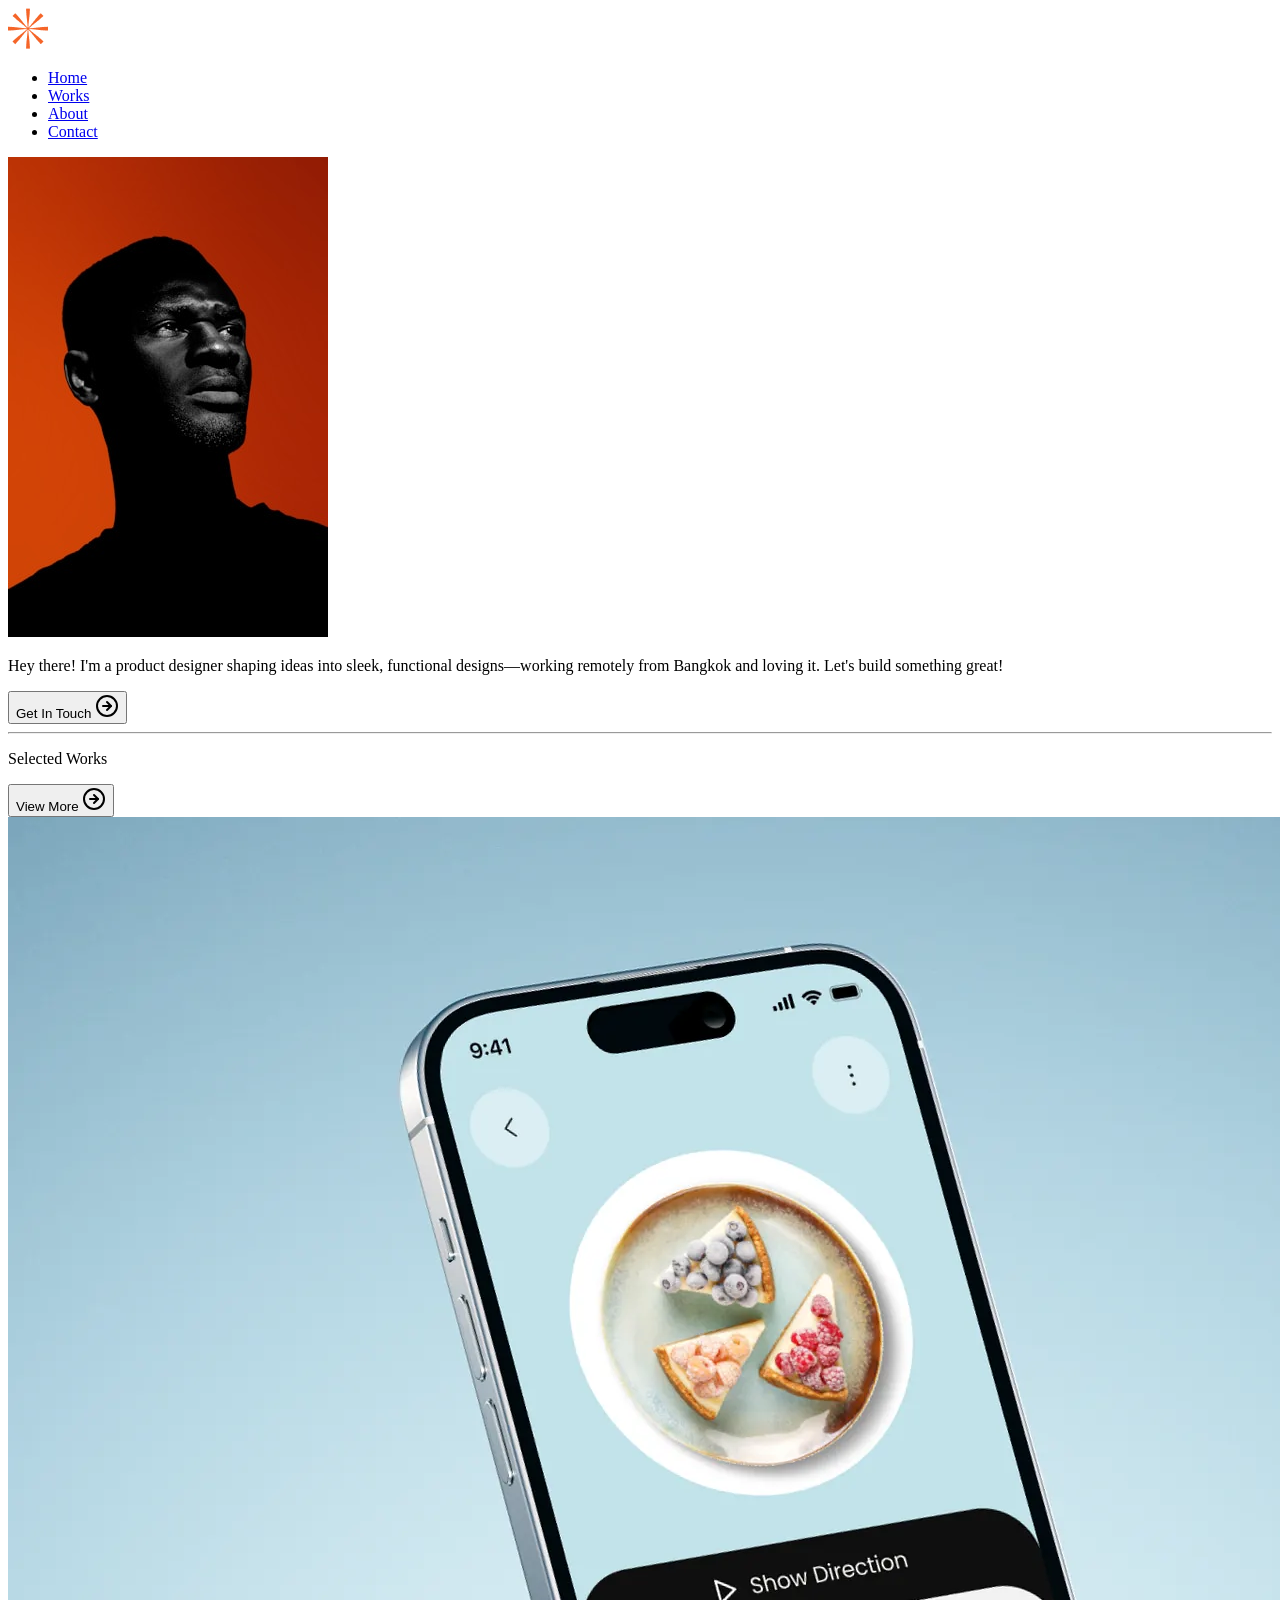
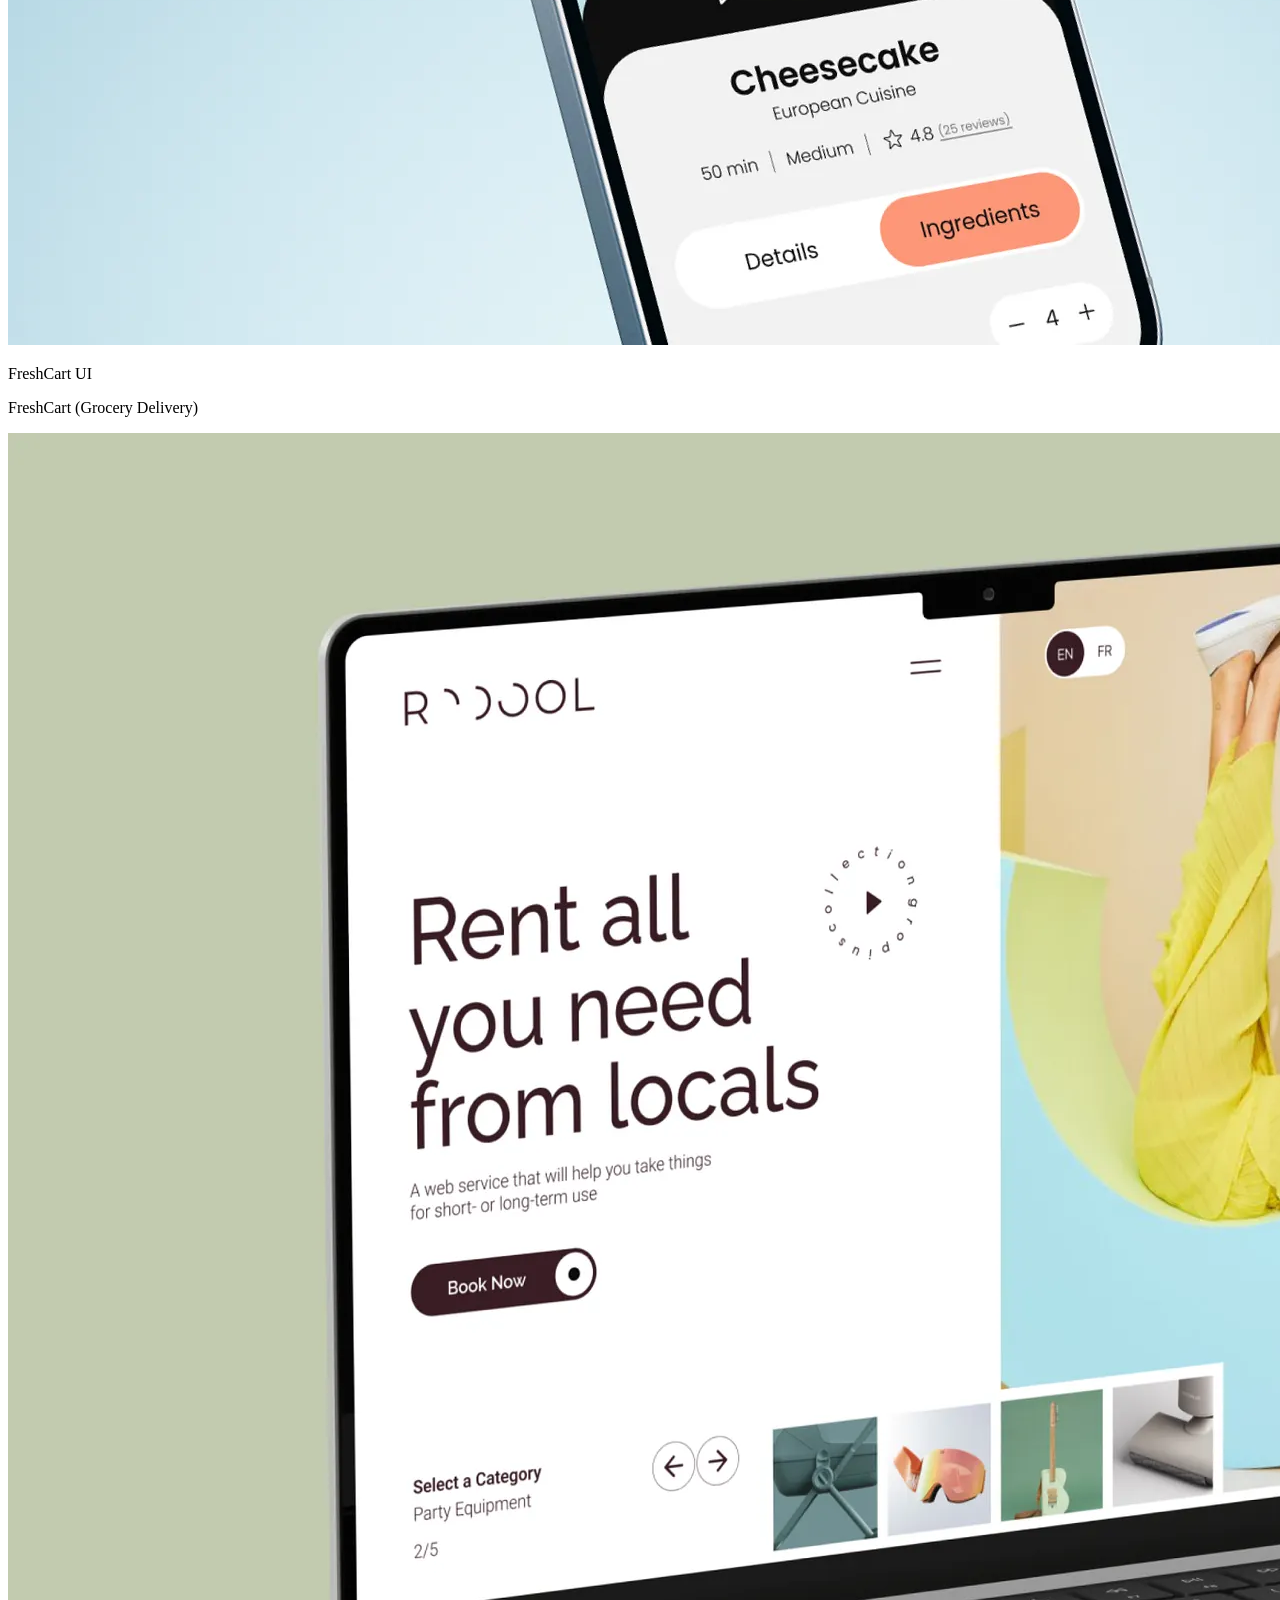
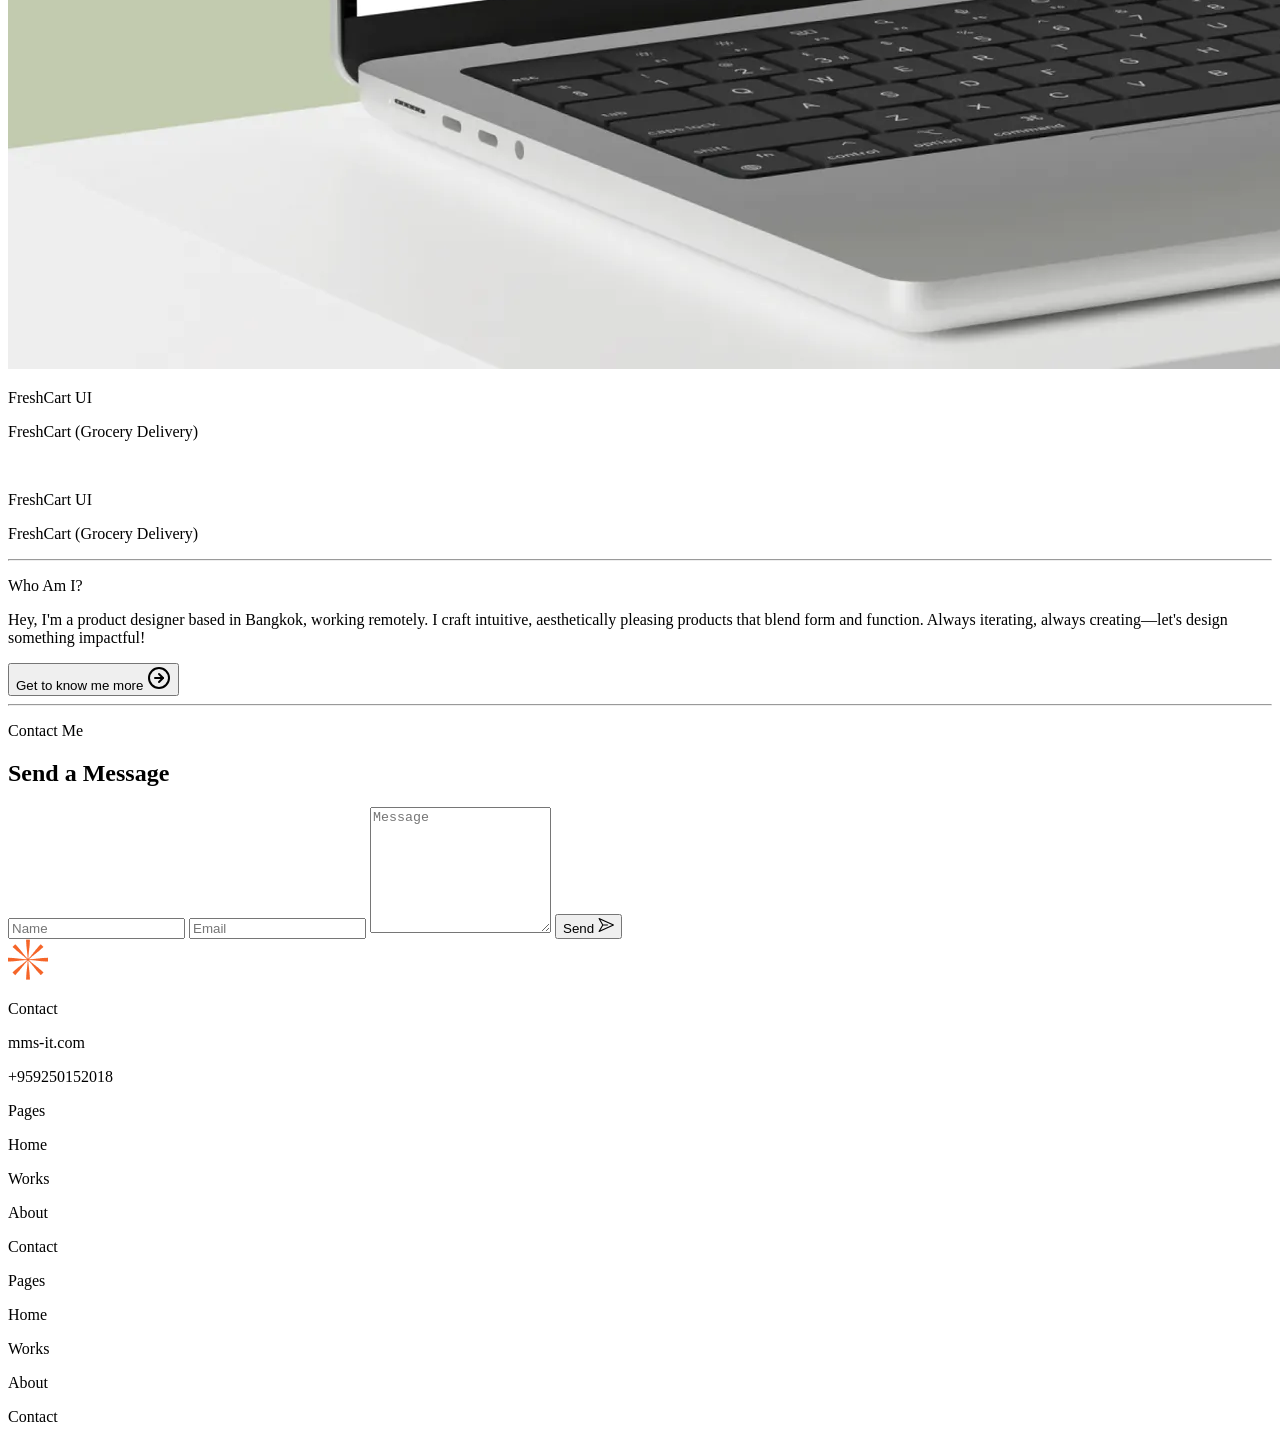
==== index.html @ e4ed2ed8 "home page" ====
<!DOCTYPE html>
<html lang="en">
  <head>
    <meta charset="UTF-8" />
    <meta name="viewport" content="width=device-width, initial-scale=1.0" />
    <title>Document</title>
    <link rel="stylesheet" href="./style/style.css" />
  </head>
  <body>
    <div class="custom-container">
      <header>
        <nav>
          <div class="flex items-center justify-between py-5 mb-20">
            <a href="./index.html">
              <img src="./images/logo.png" alt="" />
            </a>

            <ul class="flex gap-7">
              <li>
                <a
                  class="text-primary font-bold text-lg hover:text-primary duration-300"
                  href="./index.html"
                  >Home</a
                >
              </li>
              <li>
                <a
                  class="text-lg hover:text-primary duration-300"
                  href="./works.html"
                  >Works</a
                >
              </li>
              <li>
                <a
                  class="text-lg hover:text-primary duration-300"
                  href="./about.html"
                  >About</a
                >
              </li>
              <li>
                <a
                  class="text-lg hover:text-primary duration-300"
                  href="./contact.html"
                  >Contact</a
                >
              </li>
            </ul>
          </div>
        </nav>
      </header>

      <main>
        <!-- about  -->
        <section>
          <div class="">
            <img class="mb-5 size-[140px] rounded-full object-cover max-sm:size-[70px]" src="./images/pp.jpg" alt="profile" />

            <p class="mb-5 font-medium text-3xl max-sm:text-lg text-neutral-400 max-w-[800px]">
              Hey there! I'm a product designer
              <span class="text-primary"
                >shaping ideas into sleek, functional designs</span
              >—working remotely from Bangkok and loving it. Let's build
              something great!
            </p>

            <button class="primary-btn rounded-full flex items-center gap-2">
              Get In Touch
              <svg
                xmlns="http://www.w3.org/2000/svg"
                width="24"
                height="24"
                viewBox="0 0 24 24"
                fill="none"
                stroke="currentColor"
                stroke-width="2"
                stroke-linecap="round"
                stroke-linejoin="round"
                class="lucide lucide-circle-arrow-right"
              >
                <circle cx="12" cy="12" r="10" />
                <path d="M8 12h8" />
                <path d="m12 16 4-4-4-4" />
              </svg>
            </button>
          </div>
        </section>

        <hr class="my-20 max-sm:my-10 border-b border-neutral-200" />

        <!-- select works  -->
        <section>
          <div class="flex justify-between items-center mb-10">
            <div class="flex items-center gap-3">
              <div class="bg-neutral-700 w-5 h-[3px]"></div>
              <p class="font-medium text-2xl max-sm:text-base text-neutral-700">
                Selected Works
              </p>
            </div>

            <button
              class="primary-outline-btn rounded-full flex items-center gap-2"
            >
              View More
              <svg
                xmlns="http://www.w3.org/2000/svg"
                width="24"
                height="24"
                viewBox="0 0 24 24"
                fill="none"
                stroke="currentColor"
                stroke-width="2"
                stroke-linecap="round"
                stroke-linejoin="round"
                class="lucide lucide-circle-arrow-right"
              >
                <circle cx="12" cy="12" r="10" />
                <path d="M8 12h8" />
                <path d="m12 16 4-4-4-4" />
              </svg>
            </button>
          </div>

          <!-- card  -->
          <div class="grid grid-cols-3 max-md:grid-cols-1 gap-5">
            <div>
              <img
                class="mb-3 rounded-xl  object-cover"
                src="./images/img1.png"
                alt=""
              />

              <p class="mb-1 font-semibold text-neutral-900">FreshCart UI</p>
              <p class="text-sm text-neutral-500">
                FreshCart (Grocery Delivery)
              </p>
            </div>

            <div>
              <img
                class="mb-3 rounded-xl  object-cover"
                src="./images/img2.png"
                alt=""
              />

              <p class="mb-1 font-semibold text-neutral-900">FreshCart UI</p>
              <p class="text-sm text-neutral-500">
                FreshCart (Grocery Delivery)
              </p>
            </div>

            <div>
              <img
                class="mb-3 rounded-xl  object-cover"
                src="./images/img3.png"
                alt=""
              />

              <p class="mb-1 font-semibold text-neutral-900">FreshCart UI</p>
              <p class="text-sm text-neutral-500">
                FreshCart (Grocery Delivery)
              </p>
            </div>
          </div>
        </section>

       <hr class="my-20 max-sm:my-10 border-b border-neutral-200" />

        <!-- who am i  -->
        <section>
          <div class="flex justify-between gap-5 max-md:flex-col">
            <div class="flex items-center gap-3">
              <div class="bg-neutral-700 w-5 h-[3px]"></div>
              <p class="font-medium text-2xl max-sm:text-base text-neutral-700">Who Am I?</p>
            </div>

            <div class="w-[644px]">
              <p class="text-2xl max-sm:text-lg text-neutral-500 mb-5">
                Hey, I'm a product designer based in Bangkok, working remotely.
                <span class="text-primary">
                  I craft intuitive, aesthetically pleasing products that blend
                  form and function.
                </span>
                Always iterating, always creating—let's design something
                impactful!
              </p>

              <button
                class="primary-outline-btn rounded-full flex items-center gap-2"
              >
                Get to know me more
                <svg
                  xmlns="http://www.w3.org/2000/svg"
                  width="24"
                  height="24"
                  viewBox="0 0 24 24"
                  fill="none"
                  stroke="currentColor"
                  stroke-width="2"
                  stroke-linecap="round"
                  stroke-linejoin="round"
                  class="lucide lucide-circle-arrow-right"
                >
                  <circle cx="12" cy="12" r="10" />
                  <path d="M8 12h8" />
                  <path d="m12 16 4-4-4-4" />
                </svg>
              </button>
            </div>
          </div>
        </section>

       <hr class="my-20 max-sm:my-10 border-b border-neutral-200" />

        <!-- contact  -->
        <section>
          <div class=" flex max-md:flex-col gap-5 justify-between items-start mb-20">
            <div class="flex items-center gap-3">
              <div class="bg-neutral-700 w-5 h-[3px]"></div>
              <p class="font-medium text-2xl text-neutral-700">Contact Me</p>
            </div>

            <form class=" w-[644px] max-md:w-full flex flex-col gap-5">
              <h1 class="text-2xl text-neutral-700">Send a Message</h1>
              <input class=" input w-full" type="text" placeholder="Name">
              <input class=" input w-full" type="email" placeholder="Email">
              <textarea class="input" rows="8" name="" id="" placeholder="Message"></textarea>
              <button class="primary-btn rounded-md flex items-center justify-center gap-2">
                Send

                <svg width="16" height="16" viewBox="0 0 15 15" fill="none" xmlns="http://www.w3.org/2000/svg"><path d="M1.20308 1.04312C1.00481 0.954998 0.772341 1.0048 0.627577 1.16641C0.482813 1.32802 0.458794 1.56455 0.568117 1.75196L3.92115 7.50002L0.568117 13.2481C0.458794 13.4355 0.482813 13.672 0.627577 13.8336C0.772341 13.9952 1.00481 14.045 1.20308 13.9569L14.7031 7.95693C14.8836 7.87668 15 7.69762 15 7.50002C15 7.30243 14.8836 7.12337 14.7031 7.04312L1.20308 1.04312ZM4.84553 7.10002L2.21234 2.586L13.2689 7.50002L2.21234 12.414L4.84552 7.90002H9C9.22092 7.90002 9.4 7.72094 9.4 7.50002C9.4 7.27911 9.22092 7.10002 9 7.10002H4.84553Z" fill="currentColor" fill-rule="evenodd" clip-rule="evenodd"></path></svg>
              </button>
            </form>
          </div>
        </section>
      </main>
    </div>

    <footer>
      <div class="bg-neutral-50 py-10 px-20">
        <div class="custom-container flex max-md:flex-col max-md:gap-10 justify-between items-start max-md:items-center">
          <div class="flex flex-col items-start max-md:items-center gap-10">
            <img src="./images/logo.png" alt="" />

            <div class="flex flex-col gap-4">
              <p class="text-neutral-500 text-sm max-md:text-center">Contact</p>
              <p class="text-sm max-md:text-center">mms-it.com</p>
              <p class="text-sm max-md:text-center">+959250152018</p>
            </div>
          </div>

          <div class="flex max-md:flex-col max-md:gap-10 gap-20">
            <div class="flex flex-col gap-4">
              <p class="text-neutral-500 text-sm max-md:text-center">Pages</p>
              <p class="text-sm max-md:text-center">Home</p>
              <p class="text-sm max-md:text-center">Works</p>
              <p class="text-sm max-md:text-center">About</p>
              <p class="text-sm max-md:text-center">Contact</p>
            </div>
            <div class="flex flex-col gap-4">
              <p class="text-neutral-500 text-sm max-md:text-center">Pages</p>
              <p class="text-sm max-md:text-center">Home</p>
              <p class="text-sm max-md:text-center">Works</p>
              <p class="text-sm max-md:text-center">About</p>
              <p class="text-sm max-md:text-center">Contact</p>
            </div>
          </div>
        </div>
      </div>
    </footer>
  </body>
</html>
---- style/style.css ----
@import url('https://fonts.googleapis.com/css2?family=DM+Sans:ital,opsz,wght@0,9..40,100..1000;1,9..40,100..1000&display=swap');

@import "tailwindcss";

@theme{
    --font-sans: "DM Sans", sans-serif;
    --color-primary: #EA652D;
}

.custom-container{
    @apply lg:max-w-[1120px] mx-auto xl:px-0 md:px-20 px-8
}

.primary-btn{
    @apply text-[#FAFAFA] max-sm:text-sm bg-primary max-sm:py-[10px] max-sm:px-[18px] py-3 px-6 font-semibold hover:bg-amber-700 cursor-pointer active:scale-95 duration-300
}

.primary-outline-btn{
    @apply text-primary max-sm:text-sm border border-primary max-sm:py-[10px] max-sm:px-[18px] py-3 px-6 font-semibold hover:bg-primary hover:text-white duration-300 cursor-pointer active:scale-95
}

.input{
    @apply border border-neutral-300 rounded-md py-3 px-3
}
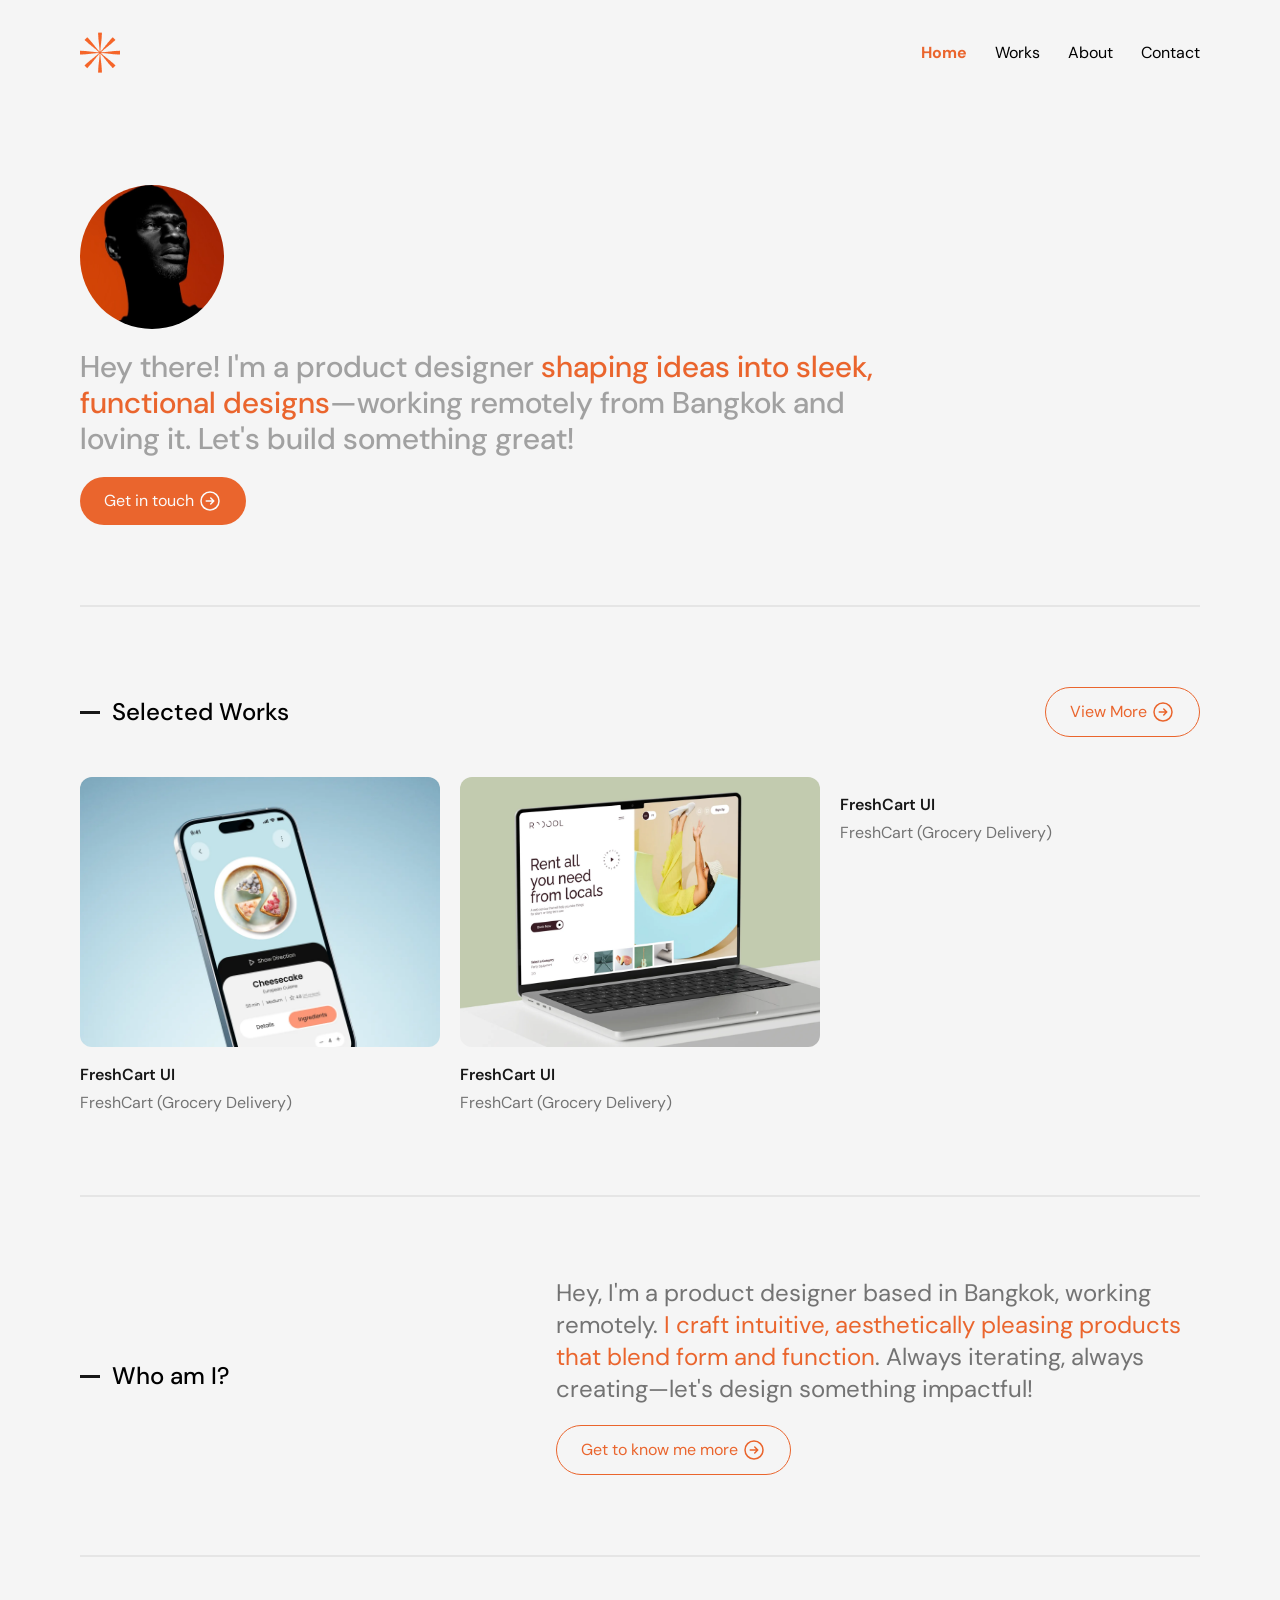
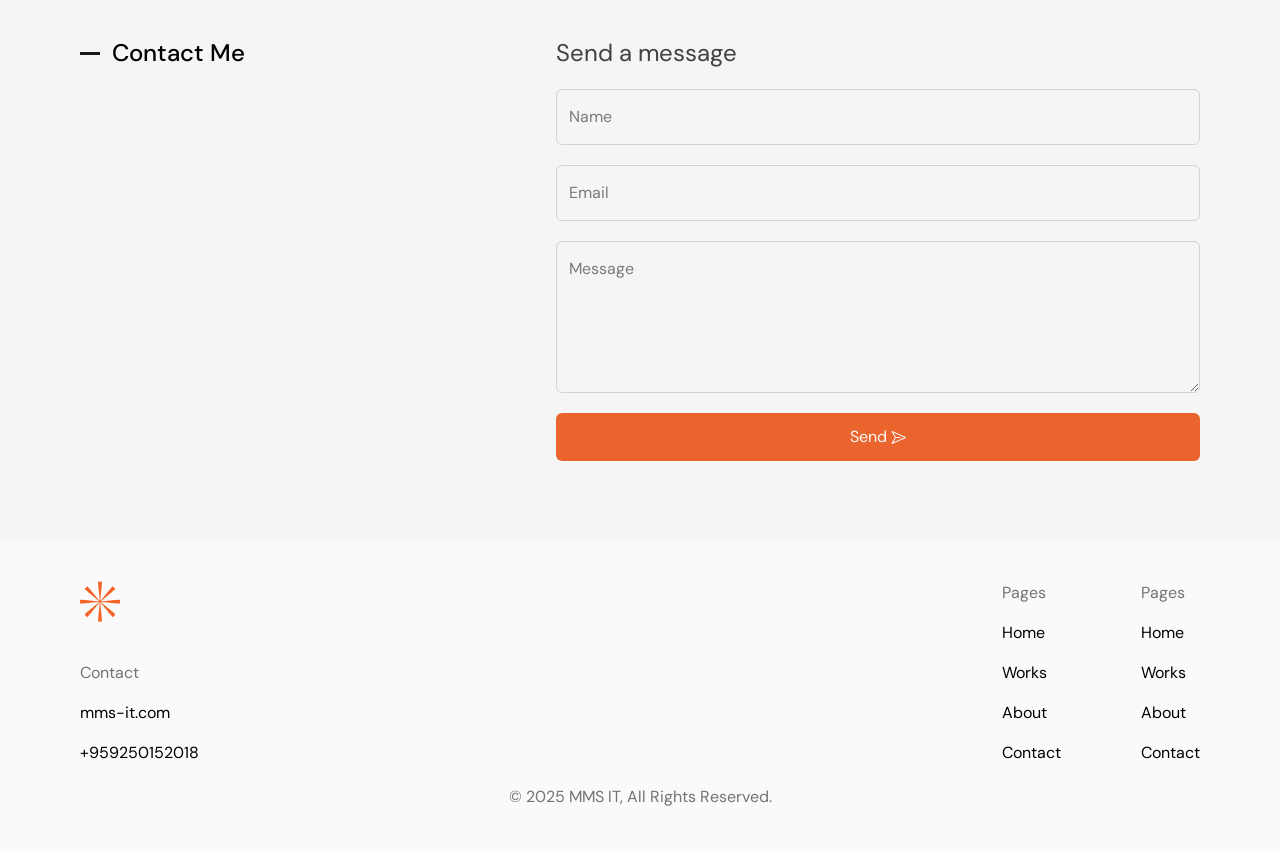
==== commit 87982bba: "final" ====
--- a/index.html
+++ b/index.html
@@ -3,268 +3,361 @@
   <head>
     <meta charset="UTF-8" />
     <meta name="viewport" content="width=device-width, initial-scale=1.0" />
-    <title>Document</title>
-    <link rel="stylesheet" href="./style/style.css" />
+    <title>Portfolio</title>
+    <link rel="stylesheet" href="./css/style.css" />
   </head>
-  <body>
+  <body class="bg-[#f5f5f5]">
+    <header class="mb-20 max-md:mb-5 sticky top-0 bg-[#f5f5f5] z-9">
+      <nav class="flex justify-between items-center py-8 custom-container">
+        <a href="./index.html">
+          <img src="../images/logo.png" alt="" />
+        </a>
+
+        <!-- laptop  -->
+        <ul class="flex gap-7 max-md:hidden">
+          <li
+            class="hover:text-primary text-primary font-bold hover:scale-105 cursor-pointer transition"
+          >
+            <a href="./index.html">Home</a>
+          </li>
+          <li
+            class="hover:text-primary hover:scale-105 cursor-pointer transition"
+          >
+            <a href="./works.html">Works</a>
+          </li>
+          <li
+            class="hover:text-primary hover:scale-105 cursor-pointer transition"
+          >
+            <a href="./about.html">About</a>
+          </li>
+          <li
+            class="hover:text-primary hover:scale-105 cursor-pointer transition"
+          >
+            <a href="./contact.html">Contact</a>
+          </li>
+        </ul>
+
+        <!-- mobile  -->
+        <input type="checkbox" id="menu-toggle" class="hidden peer" />
+        <label
+          for="menu-toggle"
+          class="hidden border border-neutral-200 rounded-full size-10 max-md:flex justify-center items-center cursor-pointer"
+        >
+          <svg
+            xmlns="http://www.w3.org/2000/svg"
+            width="20"
+            height="20"
+            viewBox="0 0 24 24"
+            fill="none"
+            stroke="currentColor"
+            stroke-width="2"
+            stroke-linecap="round"
+            stroke-linejoin="round"
+            class="lucide lucide-menu"
+          >
+            <line x1="4" x2="20" y1="12" y2="12" />
+            <line x1="4" x2="20" y1="6" y2="6" />
+            <line x1="4" x2="20" y1="18" y2="18" />
+          </svg>
+        </label>
+
+        <!-- Mobile Sidebar -->
+        <div
+          class="fixed inset-y-0 left-0 w-64 bg-white shadow-lg transform -translate-x-full peer-checked:translate-x-0 transition-transform duration-300 ease-in-out max-md:block hidden z-10"
+        >
+          <ul class="p-4 space-y-4">
+            <li>
+              <a class="p-2" href="./index.html">
+                <img src="../images/logo.png" alt="" />
+              </a>
+            </li>
+            <li>
+              <a
+                href="./index.html"
+                class="block p-2 hover:bg-gray-200 bg-gray-200"
+                >Home</a
+              >
+            </li>
+            <li>
+              <a href="./works.html" class="block p-2 hover:bg-gray-200"
+                >Works</a
+              >
+            </li>
+            <li>
+              <a href="./about.html" class="block p-2 hover:bg-gray-200"
+                >About</a
+              >
+            </li>
+            <li>
+              <a href="./contact.html" class="block p-2 hover:bg-gray-200"
+                >Contact</a
+              >
+            </li>
+          </ul>
+        </div>
+      </nav>
+    </header>
     <div class="custom-container">
-      <header>
-        <nav>
-          <div class="flex items-center justify-between py-5 mb-20">
-            <a href="./index.html">
-              <img src="./images/logo.png" alt="" />
-            </a>
-
-            <ul class="flex gap-7">
-              <li>
-                <a
-                  class="text-primary font-bold text-lg hover:text-primary duration-300"
-                  href="./index.html"
-                  >Home</a
-                >
-              </li>
-              <li>
-                <a
-                  class="text-lg hover:text-primary duration-300"
-                  href="./works.html"
-                  >Works</a
-                >
-              </li>
-              <li>
-                <a
-                  class="text-lg hover:text-primary duration-300"
-                  href="./about.html"
-                  >About</a
-                >
-              </li>
-              <li>
-                <a
-                  class="text-lg hover:text-primary duration-300"
-                  href="./contact.html"
-                  >Contact</a
-                >
-              </li>
-            </ul>
-          </div>
-        </nav>
-      </header>
-
-      <main>
-        <!-- about  -->
-        <section>
-          <div class="">
-            <img class="mb-5 size-[140px] rounded-full object-cover max-sm:size-[70px]" src="./images/pp.jpg" alt="profile" />
-
-            <p class="mb-5 font-medium text-3xl max-sm:text-lg text-neutral-400 max-w-[800px]">
-              Hey there! I'm a product designer
-              <span class="text-primary"
-                >shaping ideas into sleek, functional designs</span
-              >—working remotely from Bangkok and loving it. Let's build
-              something great!
-            </p>
-
-            <button class="primary-btn rounded-full flex items-center gap-2">
-              Get In Touch
+      <!-- about  -->
+      <section>
+        <div class="flex flex-col items-start gap-5">
+          <img
+            class="size-36 max-md:size-20 object-cover rounded-full"
+            src="../images/pp.jpg"
+            alt=""
+          />
+
+          <p
+            class="text-neutral-400 text-3xl max-md:text-lg font-medium max-w-[800px]"
+          >
+            Hey there! I'm a product designer
+            <span class="text-primary"
+              >shaping ideas into sleek, functional designs</span
+            >—working remotely from Bangkok and loving it. Let's build something
+            great!
+          </p>
+
+          <a href="./contact.html">
+            <button class="primary-btn rounded-full flex gap-1">
+              Get in touch
+
               <svg
                 xmlns="http://www.w3.org/2000/svg"
-                width="24"
-                height="24"
+                fill="none"
                 viewBox="0 0 24 24"
-                fill="none"
+                stroke-width="1.5"
                 stroke="currentColor"
-                stroke-width="2"
-                stroke-linecap="round"
-                stroke-linejoin="round"
-                class="lucide lucide-circle-arrow-right"
-              >
-                <circle cx="12" cy="12" r="10" />
-                <path d="M8 12h8" />
-                <path d="m12 16 4-4-4-4" />
+                class="size-6 rotate-270"
+              >
+                <path
+                  stroke-linecap="round"
+                  stroke-linejoin="round"
+                  d="m9 12.75 3 3m0 0 3-3m-3 3v-7.5M21 12a9 9 0 1 1-18 0 9 9 0 0 1 18 0Z"
+                />
               </svg>
             </button>
-          </div>
-        </section>
-
-        <hr class="my-20 max-sm:my-10 border-b border-neutral-200" />
-
-        <!-- select works  -->
-        <section>
-          <div class="flex justify-between items-center mb-10">
-            <div class="flex items-center gap-3">
-              <div class="bg-neutral-700 w-5 h-[3px]"></div>
-              <p class="font-medium text-2xl max-sm:text-base text-neutral-700">
-                Selected Works
-              </p>
-            </div>
-
-            <button
-              class="primary-outline-btn rounded-full flex items-center gap-2"
-            >
+          </a>
+        </div>
+      </section>
+
+      <hr class="border-b border-neutral-200 my-20 max-md:my-10" />
+
+      <!-- works  -->
+      <section>
+        <div class="flex justify-between items-center mb-10">
+          <div class="flex items-center gap-3">
+            <div class="w-5 h-[3px] bg-neutral-900"></div>
+            <p class="font-medium text-2xl max-md:text-base">Selected Works</p>
+          </div>
+
+          <a href="./works.html">
+            <button class="primary-outline-btn rounded-full flex gap-1">
               View More
               <svg
                 xmlns="http://www.w3.org/2000/svg"
-                width="24"
-                height="24"
+                fill="none"
                 viewBox="0 0 24 24"
-                fill="none"
+                stroke-width="1.5"
                 stroke="currentColor"
-                stroke-width="2"
-                stroke-linecap="round"
-                stroke-linejoin="round"
-                class="lucide lucide-circle-arrow-right"
-              >
-                <circle cx="12" cy="12" r="10" />
-                <path d="M8 12h8" />
-                <path d="m12 16 4-4-4-4" />
+                class="size-6 rotate-270"
+              >
+                <path
+                  stroke-linecap="round"
+                  stroke-linejoin="round"
+                  d="m9 12.75 3 3m0 0 3-3m-3 3v-7.5M21 12a9 9 0 1 1-18 0 9 9 0 0 1 18 0Z"
+                />
               </svg>
             </button>
-          </div>
-
-          <!-- card  -->
-          <div class="grid grid-cols-3 max-md:grid-cols-1 gap-5">
-            <div>
-              <img
-                class="mb-3 rounded-xl  object-cover"
-                src="./images/img1.png"
-                alt=""
-              />
-
-              <p class="mb-1 font-semibold text-neutral-900">FreshCart UI</p>
-              <p class="text-sm text-neutral-500">
-                FreshCart (Grocery Delivery)
-              </p>
-            </div>
-
-            <div>
-              <img
-                class="mb-3 rounded-xl  object-cover"
-                src="./images/img2.png"
-                alt=""
-              />
-
-              <p class="mb-1 font-semibold text-neutral-900">FreshCart UI</p>
-              <p class="text-sm text-neutral-500">
-                FreshCart (Grocery Delivery)
-              </p>
-            </div>
-
-            <div>
-              <img
-                class="mb-3 rounded-xl  object-cover"
-                src="./images/img3.png"
-                alt=""
-              />
-
-              <p class="mb-1 font-semibold text-neutral-900">FreshCart UI</p>
-              <p class="text-sm text-neutral-500">
-                FreshCart (Grocery Delivery)
-              </p>
-            </div>
-          </div>
-        </section>
-
-       <hr class="my-20 max-sm:my-10 border-b border-neutral-200" />
-
-        <!-- who am i  -->
-        <section>
-          <div class="flex justify-between gap-5 max-md:flex-col">
-            <div class="flex items-center gap-3">
-              <div class="bg-neutral-700 w-5 h-[3px]"></div>
-              <p class="font-medium text-2xl max-sm:text-base text-neutral-700">Who Am I?</p>
-            </div>
-
-            <div class="w-[644px]">
-              <p class="text-2xl max-sm:text-lg text-neutral-500 mb-5">
-                Hey, I'm a product designer based in Bangkok, working remotely.
-                <span class="text-primary">
-                  I craft intuitive, aesthetically pleasing products that blend
-                  form and function.
-                </span>
-                Always iterating, always creating—let's design something
-                impactful!
-              </p>
-
-              <button
-                class="primary-outline-btn rounded-full flex items-center gap-2"
-              >
+          </a>
+        </div>
+
+        <div class="grid grid-cols-3 max-md:grid-cols-1 gap-5 max-md:gap-10">
+          <div class="cursor-pointer hover:scale-105 duration-300">
+            <img
+              class="rounded-xl mb-4 object-cover"
+              src="../images/img1.png"
+              alt=""
+            />
+
+            <div class="flex flex-col gap-1">
+              <p class="text-neutral-900 font-semibold">FreshCart UI</p>
+              <p class="text-neutral-500">FreshCart (Grocery Delivery)</p>
+            </div>
+          </div>
+
+          <div class="cursor-pointer hover:scale-105 duration-300">
+            <img
+              class="rounded-xl mb-4 object-cover"
+              src="../images/img2.png"
+              alt=""
+            />
+
+            <div class="flex flex-col gap-1">
+              <p class="text-neutral-900 font-semibold">FreshCart UI</p>
+              <p class="text-neutral-500">FreshCart (Grocery Delivery)</p>
+            </div>
+          </div>
+
+          <div class="cursor-pointer hover:scale-105 duration-300">
+            <img
+              class="rounded-xl mb-4 object-cover"
+              src="../images/img3.png"
+              alt=""
+            />
+
+            <div class="flex flex-col gap-1">
+              <p class="text-neutral-900 font-semibold">FreshCart UI</p>
+              <p class="text-neutral-500">FreshCart (Grocery Delivery)</p>
+            </div>
+          </div>
+        </div>
+      </section>
+
+      <hr class="border-b border-neutral-200 my-20 max-md:my-10" />
+
+      <!-- who i am  -->
+      <section>
+        <div
+          class="flex max-md:flex-col max-md:items-start max-md:gap-5 justify-between items-center mb-10"
+        >
+          <div class="flex items-center gap-3">
+            <div class="w-5 h-[3px] bg-neutral-900"></div>
+            <p class="font-medium text-2xl max-md:text-base">Who am I?</p>
+          </div>
+
+          <div>
+            <p
+              class="text-neutral-500 text-2xl max-md:text-lg max-w-[644px] mb-5"
+            >
+              Hey, I'm a product designer based in Bangkok, working remotely.
+              <span class="text-primary"
+                >I craft intuitive, aesthetically pleasing products that blend
+                form and function</span
+              >. Always iterating, always creating—let's design something
+              impactful!
+            </p>
+
+            <a href="./about.html">
+              <button class="primary-outline-btn rounded-full flex gap-1">
                 Get to know me more
                 <svg
                   xmlns="http://www.w3.org/2000/svg"
-                  width="24"
-                  height="24"
+                  fill="none"
                   viewBox="0 0 24 24"
-                  fill="none"
+                  stroke-width="1.5"
                   stroke="currentColor"
-                  stroke-width="2"
-                  stroke-linecap="round"
-                  stroke-linejoin="round"
-                  class="lucide lucide-circle-arrow-right"
+                  class="size-6 rotate-270"
                 >
-                  <circle cx="12" cy="12" r="10" />
-                  <path d="M8 12h8" />
-                  <path d="m12 16 4-4-4-4" />
+                  <path
+                    stroke-linecap="round"
+                    stroke-linejoin="round"
+                    d="m9 12.75 3 3m0 0 3-3m-3 3v-7.5M21 12a9 9 0 1 1-18 0 9 9 0 0 1 18 0Z"
+                  />
                 </svg>
               </button>
-            </div>
-          </div>
-        </section>
-
-       <hr class="my-20 max-sm:my-10 border-b border-neutral-200" />
-
-        <!-- contact  -->
-        <section>
-          <div class=" flex max-md:flex-col gap-5 justify-between items-start mb-20">
-            <div class="flex items-center gap-3">
-              <div class="bg-neutral-700 w-5 h-[3px]"></div>
-              <p class="font-medium text-2xl text-neutral-700">Contact Me</p>
-            </div>
-
-            <form class=" w-[644px] max-md:w-full flex flex-col gap-5">
-              <h1 class="text-2xl text-neutral-700">Send a Message</h1>
-              <input class=" input w-full" type="text" placeholder="Name">
-              <input class=" input w-full" type="email" placeholder="Email">
-              <textarea class="input" rows="8" name="" id="" placeholder="Message"></textarea>
-              <button class="primary-btn rounded-md flex items-center justify-center gap-2">
-                Send
-
-                <svg width="16" height="16" viewBox="0 0 15 15" fill="none" xmlns="http://www.w3.org/2000/svg"><path d="M1.20308 1.04312C1.00481 0.954998 0.772341 1.0048 0.627577 1.16641C0.482813 1.32802 0.458794 1.56455 0.568117 1.75196L3.92115 7.50002L0.568117 13.2481C0.458794 13.4355 0.482813 13.672 0.627577 13.8336C0.772341 13.9952 1.00481 14.045 1.20308 13.9569L14.7031 7.95693C14.8836 7.87668 15 7.69762 15 7.50002C15 7.30243 14.8836 7.12337 14.7031 7.04312L1.20308 1.04312ZM4.84553 7.10002L2.21234 2.586L13.2689 7.50002L2.21234 12.414L4.84552 7.90002H9C9.22092 7.90002 9.4 7.72094 9.4 7.50002C9.4 7.27911 9.22092 7.10002 9 7.10002H4.84553Z" fill="currentColor" fill-rule="evenodd" clip-rule="evenodd"></path></svg>
-              </button>
+            </a>
+          </div>
+        </div>
+      </section>
+
+      <hr class="border-b border-neutral-200 my-20 max-md:my-10" />
+
+      <!-- contact me  -->
+      <section>
+        <div
+          class="flex max-md:flex-col max-md:items-start max-md:gap-5 justify-between items-start mb-20"
+        >
+          <div class="flex items-center gap-3">
+            <div class="w-5 h-[3px] bg-neutral-900"></div>
+            <p class="font-medium text-2xl max-md:text-base">Contact Me</p>
+          </div>
+
+          <div class="w-[644px] max-md:w-full">
+            <p class="text-2xl text-neutral-700 mb-5 max-md:text-base">
+              Send a message
+            </p>
+
+            <form action="" class="flex flex-col gap-5">
+              <input class="input" type="text" placeholder="Name" />
+              <input class="input" type="enail" placeholder="Email" />
+              <textarea
+                class="input"
+                rows="5"
+                placeholder="Message"
+                name=""
+                id=""
+              ></textarea>
+
+              <a href="#">
+                <button
+                  class="primary-btn rounded-md flex gap-1 justify-center items-center w-full"
+                >
+                  Send
+
+                  <svg
+                    width="15"
+                    height="15"
+                    viewBox="0 0 15 15"
+                    fill="none"
+                    xmlns="http://www.w3.org/2000/svg"
+                  >
+                    <path
+                      d="M1.20308 1.04312C1.00481 0.954998 0.772341 1.0048 0.627577 1.16641C0.482813 1.32802 0.458794 1.56455 0.568117 1.75196L3.92115 7.50002L0.568117 13.2481C0.458794 13.4355 0.482813 13.672 0.627577 13.8336C0.772341 13.9952 1.00481 14.045 1.20308 13.9569L14.7031 7.95693C14.8836 7.87668 15 7.69762 15 7.50002C15 7.30243 14.8836 7.12337 14.7031 7.04312L1.20308 1.04312ZM4.84553 7.10002L2.21234 2.586L13.2689 7.50002L2.21234 12.414L4.84552 7.90002H9C9.22092 7.90002 9.4 7.72094 9.4 7.50002C9.4 7.27911 9.22092 7.10002 9 7.10002H4.84553Z"
+                      fill="currentColor"
+                      fill-rule="evenodd"
+                      clip-rule="evenodd"
+                    ></path>
+                  </svg>
+                </button>
+              </a>
             </form>
           </div>
-        </section>
-      </main>
+        </div>
+      </section>
     </div>
 
-    <footer>
-      <div class="bg-neutral-50 py-10 px-20">
-        <div class="custom-container flex max-md:flex-col max-md:gap-10 justify-between items-start max-md:items-center">
-          <div class="flex flex-col items-start max-md:items-center gap-10">
-            <img src="./images/logo.png" alt="" />
-
+    <footer class="bg-[#fafafa]">
+      <div class="custom-container pt-10 max-md:text-sm">
+        <div
+          class="flex max-md:flex-col max-md:gap-10 justify-between max-md:items-center pb-5"
+        >
+          <div
+            class="flex flex-col justify-between items-start max-md:items-center"
+          >
+            <a href="./index.html">
+              <img class="max-md:mb-10" src="../images/logo.png" alt="" />
+            </a>
+
+            <div class="flex flex-col gap-4 max-md:items-center">
+              <p class="text-neutral-500">Contact</p>
+              <p class="">mms-it.com</p>
+              <p class="">+959250152018</p>
+            </div>
+          </div>
+
+          <div
+            class="flex max-md:flex-col max-md:gap-10 justify-between gap-20"
+          >
             <div class="flex flex-col gap-4">
-              <p class="text-neutral-500 text-sm max-md:text-center">Contact</p>
-              <p class="text-sm max-md:text-center">mms-it.com</p>
-              <p class="text-sm max-md:text-center">+959250152018</p>
-            </div>
-          </div>
-
-          <div class="flex max-md:flex-col max-md:gap-10 gap-20">
+              <p class="text-neutral-500">Pages</p>
+              <p class="">Home</p>
+              <p class="">Works</p>
+              <p class="">About</p>
+              <p class="">Contact</p>
+            </div>
+
             <div class="flex flex-col gap-4">
-              <p class="text-neutral-500 text-sm max-md:text-center">Pages</p>
-              <p class="text-sm max-md:text-center">Home</p>
-              <p class="text-sm max-md:text-center">Works</p>
-              <p class="text-sm max-md:text-center">About</p>
-              <p class="text-sm max-md:text-center">Contact</p>
-            </div>
-            <div class="flex flex-col gap-4">
-              <p class="text-neutral-500 text-sm max-md:text-center">Pages</p>
-              <p class="text-sm max-md:text-center">Home</p>
-              <p class="text-sm max-md:text-center">Works</p>
-              <p class="text-sm max-md:text-center">About</p>
-              <p class="text-sm max-md:text-center">Contact</p>
-            </div>
-          </div>
-        </div>
+              <p class="text-neutral-500">Pages</p>
+              <p class="">Home</p>
+              <p class="">Works</p>
+              <p class="">About</p>
+              <p class="">Contact</p>
+            </div>
+          </div>
+        </div>
+        <p class="text-center pb-10 text-neutral-500">
+          &copy; 2025 MMS IT, All Rights Reserved.
+        </p>
       </div>
     </footer>
   </body>
